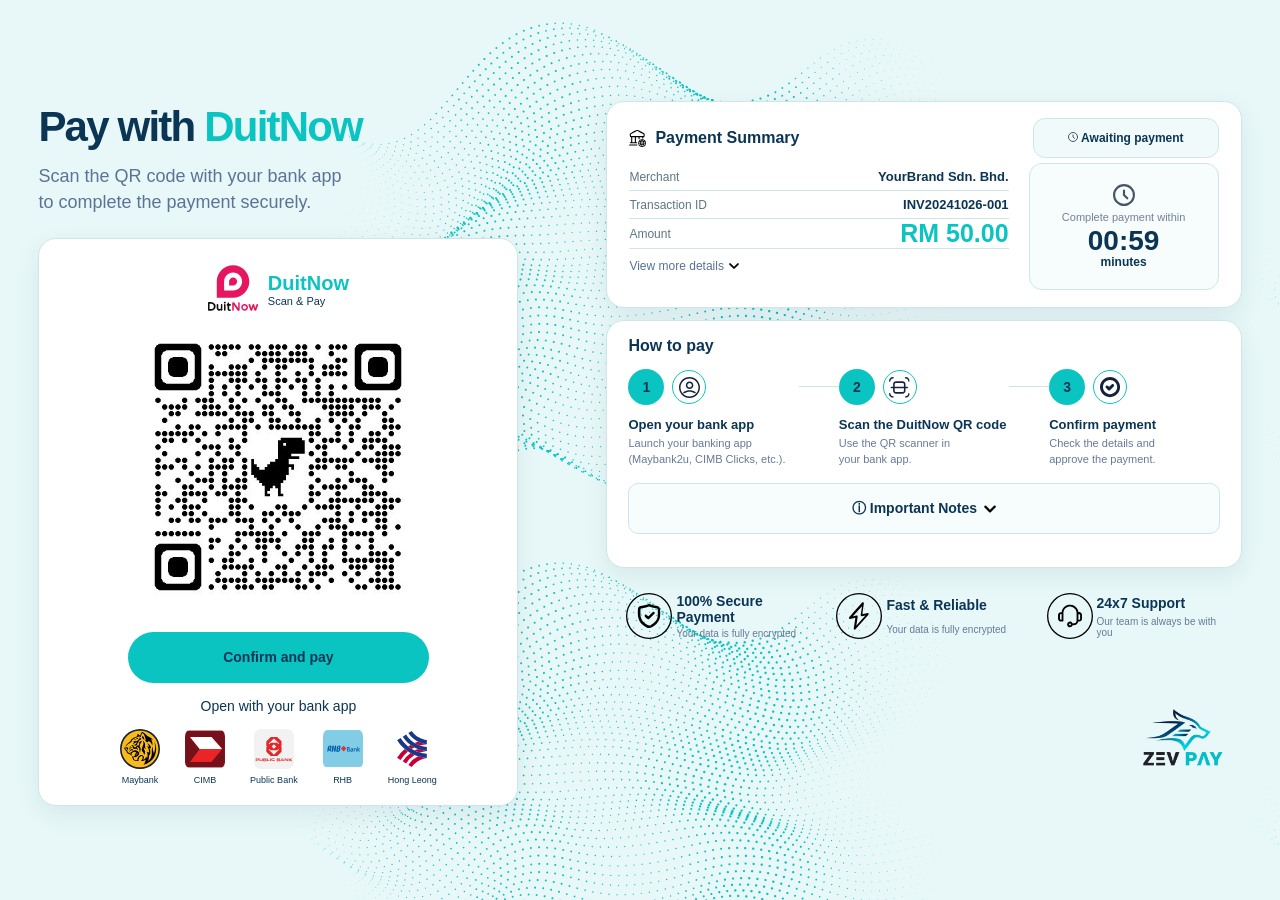
==== index.html @ e0807b65 "Add files via upload" ====
﻿<!doctype html>
<html lang="en">
<head>
<meta charset="utf-8">
<meta name="viewport" content="width=device-width,initial-scale=1">
<title>Pay with DuitNow</title>
<link rel="stylesheet" href="style.css">
</head>
<body>
<main class="page">
  <section class="desktop">
    <section class="pay-left">
      <h1>Pay with <span>DuitNow</span></h1>
      <p class="intro">Scan the QR code with your bank app<br>to complete the payment securely.</p>

      <div class="qr-card">
        <div class="duitnow-brand">
          <div class="duitnow-symbol"><img src="assets/payment_gateway/duitnow.svg" /></div>
          <div><strong>DuitNow</strong><span>Scan &amp; Pay</span></div>
        </div>
        <div class="qr-box"><img src="assets/payment_gateway/QRcode.jpg" alt="DuitNow QR Code"></div>
        <button class="confirm-pay" type="button">Confirm and pay</button>
      <p class="open-bank">Open with your bank app</p>
        <div class="bank-list">
          <div><img src="assets/bank/bank-maybank.svg"><span>Maybank</span></div>
          <div><img src="assets/bank/bank-Cimb.svg"><span>CIMB</span></div>
          <div><img src="assets/bank/bank-Pb.svg"><span>Public Bank</span></div>
          <div><img src="assets/bank/bank-RHB.svg"><span>RHB</span></div>
          <div><img src="assets/bank/bank-HLB.svg"><span>Hong Leong</span></div>
        </div>
      </div>
    </section>

    <section class="pay-right">
      <div class="summary card">
        <div class="summary-head">
          <h2><img src="assets/payment_gateway/icn-onlineTransfer.svg" alt="">Payment Summary</h2>
          <div class="status"><img src="assets/payment_gateway/icn-timer.svg" /> Awaiting payment</div>
        </div>
        <div class="summary-grid">
          <div class="summary-details">
            <div><span>Merchant</span><strong>YourBrand Sdn. Bhd.</strong></div>
            <div><span>Transaction ID</span><strong>INV20241026-001</strong></div>
            <div><span>Amount</span><strong class="big">RM 50.00</strong></div>
            <button class="more" id="desktopMore" type="button">View more details <img src="assets/payment_gateway/icn-dropdown.svg" alt=""></button>
            <div class="more-content" id="desktopMoreContent">
                <div><span>Payment Method</span><strong>DuitNow QR</strong></div>
                <div><span>Payment Channel</span><strong>ZENPAY</strong></div>
                <div><span>Package</span><strong>No Bonus</strong></div>
            </div>
          </div>
          <div class="timer">
            <img src="assets/payment_gateway/icn-timer.svg" alt="">
            <span>Complete payment within</span>
            <strong class="countdown">01:00</strong>
            <b>minutes</b>
          </div>
        </div>
      </div>

      <div class="how card">
        <h2>How to pay</h2>
        <div class="steps">
          <div class="pay-step">
            <div class="step-top"><b>1</b><i><img src="assets/payment_gateway/icn-openbank.svg" alt=""></i></div>
            <strong>Open your bank app</strong>
            <span>Launch your banking app<br>(Maybank2u, CIMB Clicks, etc.).</span>
          </div>
          <div class="connector"></div>
          <div class="pay-step">
            <div class="step-top"><b>2</b><i><img src="assets/payment_gateway/icn-scan.svg" alt=""></i></div>
            <strong>Scan the DuitNow QR code</strong>
            <span>Use the QR scanner in<br>your bank app.</span>
          </div>
          <div class="connector"></div>
          <div class="pay-step">
            <div class="step-top"><b>3</b><i><img src="assets/payment_gateway/Icn-confirm.svg" alt=""></i></div>
            <strong>Confirm payment</strong>
            <span>Check the details and<br>approve the payment.</span>
          </div>
        </div>
        <button class="important" id="desktopImportant" type="button"><span>ⓘ Important Notes</span><img src="assets/payment_gateway/icn-dropdown.svg" alt=""></button>
        <div class="important-content" id="desktopImportantContent">
          <ul>
            <li>Kindly ensure your bank account has been activated for online payment processing.</li>
            <li>Kindly ensure that you have sufficient funds in the account.</li>
            <li>Kindly ensure that you have entered the correct ID and password.</li>
            <li>Please do not click on any submit button more than once.</li>
            <li>Please do not refresh your browser.</li>
            <li>Please take note of the reference number if any event you need to contact our Customer Service for further action.</li>
          </ul>
        </div>
      </div>

      <div class="trust">
        <div><img src="assets/payment_gateway/icn-secure-blk.svg"><strong>100% Secure Payment</strong><span>Your data is fully encrypted</span></div>
        <div><img src="assets/payment_gateway/icn-fast-blk.svg"><strong>Fast &amp; Reliable</strong><span>Your data is fully encrypted</span></div>
        <div><img src="assets/payment_gateway/icn-support-blk.svg"><strong>24x7 Support</strong><span>Our team is always be with you</span></div>
      </div>
      <img class="vaderpay" src="assets/payment_gateway/logo-zev-pay.png" alt="VaderPay">
    </section>
  </section>

  <section class="mobile">
    <h1>Pay with <span>DuitNow</span></h1>
    <p class="intro">Scan the QR code with your bank app to complete the<br>payment securely.</p>
    <div class="qr-card">
      <div class="duitnow-brand"><img class="duitnow-logo" src="assets/payment_gateway/duitnow.svg" alt="DuitNow"><div><strong>DuitNow</strong><span>Scan &amp; Pay</span></div></div>
      <div class="qr-box"><img src="assets/payment_gateway/QRcode.jpg" alt="DuitNow QR Code"></div>
      <button class="confirm-pay" type="button">Confirm and pay</button>
      <p class="open-bank">Open with your bank app</p>
      <div class="bank-list">
        <div><img src="assets/bank/bank-maybank.svg"><span>Maybank</span></div>
        <div><img src="assets/bank/bank-Cimb.svg"><span>CIMB</span></div>
        <div><img src="assets/bank/bank-Pb.svg"><span>Public Bank</span></div>
        <div><img src="assets/bank/bank-RHB.svg"><span>RHB</span></div>
        <div><img src="assets/bank/bank-HLB.svg"><span>Hong Leong</span></div>
      </div>
    </div>

    <div class="summary card">
      <div class="summary-head"><h2><img src="assets/payment_gateway/icn-onlineTransfer.svg">Payment Summary</h2></div>
      <div class="summary-details">
        <div><span>Merchant</span><strong>YourBrand Sdn. Bhd.</strong></div>
        <div><span>Transaction ID</span><strong>INV20241026-001</strong></div>
        <div><span>Amount</span><strong class="big">RM 50.00</strong></div>
        <button class="more" id="mobileMore" type="button">View more details <img src="assets/payment_gateway/icn-dropdown.svg" alt=""></button>
        <div class="more-content" id="mobileMoreContent">Payment Method: DuitNow QR<br>Payment Channel: <img class="channel-logo" src="assets/payment_gateway/logo-zev-pay.png" alt="VaderPay"><br>Package: No Bonus</div>
      </div>
      <div class="mobile-status">
        <div class="awaiting">◌ Awaiting payment<div class="status-icons"><span><img src="assets/payment_gateway/wait-bank.svg" /></span><span><img src="assets/payment_gateway/wait-approve.svg" /></span></div></div>
        <div class="timer"><img src="assets/payment_gateway/icn-timer.svg" alt=""><span>Complete payment within</span><strong class="countdown">01:00</strong><b>minutes</b></div>
      </div>
    </div>

    <div class="how card">
      <h2>How to pay</h2>
      <div class="steps">
        <div class="pay-step"><div class="step-top"><b>1</b><i><img src="assets/payment_gateway/icn-openbank.svg" alt=""></i></div><strong>Open your bank app</strong><span>Launch your banking app<br>(Maybank2u, CIMB Clicks, etc.).</span></div>
        <div class="pay-step"><div class="step-top"><b>2</b><i><img src="assets/payment_gateway/icn-scan.svg" alt=""></i></div><strong>Scan the DuitNow QR<br>code</strong><span>Use the QR scanner in<br>your bank app.</span></div>
        <div class="pay-step"><div class="step-top"><b>3</b><i><img src="assets/payment_gateway/Icn-confirm.svg" alt=""></i></div><strong>Confirm payment</strong><span>Check the details and<br>approve the payment.</span></div>
      </div>
      <button class="important" id="mobileImportant" type="button"><span>ⓘ Important Notes</span><img src="assets/payment_gateway/icn-dropdown.svg" alt=""></button>
      <div class="important-content" id="mobileImportantContent"><ul>
        <li>Kindly ensure your bank account has been activated for online payment processing.</li>
        <li>Kindly ensure that you have sufficient funds in the account.</li>
        <li>Kindly ensure that you have entered the correct ID and password.</li>
        <li>Please do not click on any submit button more than once.</li>
        <li>Please do not refresh your browser.</li>
        <li>Please take note of the reference number if any event you need to contact our Customer Service for further action.</li>
      </ul></div>
    </div>

    <div class="trust">
      <div><img src="assets/payment_gateway/icn-secure-blk.svg"><strong>100% Secure Payment</strong><span>Your data is fully encrypted</span></div>
      <div><img src="assets/payment_gateway/icn-fast-blk.svg"><strong>Fast &amp; Reliable</strong><span>Your data is fully encrypted</span></div>
      <div><img src="assets/payment_gateway/icn-support-blk.svg"><strong>24x7 Support</strong><span>Our team is always be with you</span></div>
    </div>
    <img class="vaderpay" src="assets/payment_gateway/logo-zev-pay.png" alt="VaderPay">
  </section>
</main>
<script src="script.js"></script>
</body>
</html>
---- style.css ----
/* DuitNow QR — exact supplied assets */
:root {
    --lg:20px;
    --md:16px;
    --sm:14px;
    --navy:#172a49;
    --muted:#617695;
    --pink:#f51f68;
    --line:#e5eaf0;
    --card:#fff;
    --bg:#f7f8fa;
}

* {
    box-sizing: border-box;
}

html, body {
    margin: 0;
    min-height: 100%;
    font-family: Arial,Helvetica,sans-serif;
    color: var(--navy);
    background: var(--bg);
}

button {
    font: inherit;
}

body {
    min-height: 100vh;
    background-color: #E8F8F8 !important;
    background-image: url("assets/bg-dd.svg") !important;
    background-repeat: repeat !important;
    background-position: center top;
    background-size: 960px 540px;
}

.page {
    min-height: 100vh;
    padding: 55px 30px;
    display: grid;
    place-items: center;
    background: linear-gradient(135deg,#fafafa,#f6f7f9);
}

.desktop {
    width: min(1240px,94vw);
    display: grid;
    grid-template-columns: 520px 1fr;
    gap: 48px;
    align-items: start;
}

.mobile {
    display: none;
}

h1 {
    font-size: 42px;
    line-height: 1.08;
    margin: 10px 0 13px;
    letter-spacing: -1.8px;
}

    h1 span {
        color: var(--pink);
    }

.intro {
    font-size: 18px;
    line-height: 1.45;
    color: #5c7395;
    margin: 0 0 23px;
}

.qr-card {
    width: 480px;
    background: #292929;
    border-radius: 18px;
    padding: 24px 24px 20px;
    color: #fff;
    text-align: center;
    box-shadow: 0 12px 28px rgba(0,0,0,.10);
}

.duitnow-brand {
    display: flex;
    align-items: center;
    justify-content: center;
    gap: 10px;
}

.duitnow-logo {
    width: 31px;
    height: 31px;
    object-fit: contain;
    display: block;
    filter: brightness(0) invert(1);
}

.duitnow-brand strong {
    display: block;
    text-align: left;
    font-size: 20px;
    color: var(--pink);
}

.duitnow-brand span {
    display: block;
    text-align: left;
    font-size: 11px;
}

.duitnow-symbol img {
    width: 50px;
    height: 50px;
    filter: brightness(0) invert(1);
}

.qr-box {
    width: 300px;
    height: 300px;
    background: #fff;
    border-radius: 13px;
    margin: 0 auto;
}

    .qr-box img {
        width: 100%;
        height: 100%;
        object-fit: cover;
    }

.open-bank {
    font-size: 14px;
    margin: 0 0 15px;
}

.bank-list {
    display: flex;
    justify-content: center;
    gap: 25px;
}

    .bank-list div {
        display: flex;
        flex-direction: column;
        align-items: center;
        gap: 6px;
    }

    .bank-list img {
        width: 40px;
        height: 40px;
        object-fit: contain;
        border-radius: 7px;
    }

    .bank-list span {
        font-size: 9px;
        color: #fff;
    }

.card {
    background: var(--card);
    border: 1px solid #e8edf2;
    border-radius: 18px;
    box-shadow: 0 8px 25px rgba(30,45,70,.06);
}

.summary {
    padding: 16px 22px 17px;
    margin-top: 7px;
}

.summary-head {
    display: flex;
    align-items: center;
    justify-content: space-between;
}

    .summary-head h2, .how h2 {
        font-size: var(--md);
        margin: 0;
        font-weight: 700;
    }

    .summary-head h2 {
        display: flex;
        align-items: center;
        gap: 9px;
    }

        .summary-head h2 img {
            width: 17px;
            height: 17px;
            filter: brightness(0) invert(0);
        }

.status {
    background: var(--navy);
    color: #fff;
    padding: 12px 34px;
    border-radius: 12px;
    font-size: 12px;
    font-weight: 700;
}

    .status img {
        filter: brightness(0) invert(1);
        width: 10px;
        height: auto;
    }

.summary-grid {
    display: grid;
    grid-template-columns: 1fr 190px;
    gap: 20px;
    margin-top: 5px;
}

.summary-details > div {
    min-height: 28px;
    border-bottom: 1px solid var(--line);
    display: flex;
    align-items: center;
    justify-content: space-between;
    gap: 20px;
}

.summary-details span {
    font-size: 12px;
    color: var(--muted);
}

.summary-details strong {
    font-size: 13px;
}

.summary-details .big {
    font-size: 25px;
}

.more {
    border: 0;
    background: none;
    color: #597293;
    padding: 10px 0 0;
    font-size: 12px;
    cursor: pointer;
    display: flex;
    align-items: center;
    gap: 5px;
}

    .more img {
        width: 10px;
        height: 10px;
        transition: .2s;
    }

    .more.open img {
        transform: rotate(180deg);
    }

.more-content {
    display: none;
    font-size: 11px;
    line-height: 1.7;
    color: #61708a;
    padding-top: 7px;
}

    .more-content > div {
        min-height: 20px;
        display: flex;
        align-items: center;
        justify-content: space-between;
        gap: 20px;
    }

    .more-content.open {
        display: block;
    }

.timer {
    background: #f1f2f4;
    border-radius: 13px;
    display: flex;
    flex-direction: column;
    align-items: center;
    justify-content: center;
    min-height: 127px;
    text-align: center;
}

    .timer > img {
        width: 22px;
        height: 22px;
        margin-bottom: 5px;
    }

    .timer span {
        font-size: 11px;
        color: #71819a;
    }

    .timer strong {
        font-size: 28px;
        line-height: 1.05;
        margin-top: 3px;
    }

    .timer b {
        font-size: 12px;
    }

.how {
    margin-top: 12px;
    padding: 16px 21px 18px;
}

.steps {
    display: grid;
    grid-template-columns: 1fr 40px 1fr 40px 1fr;
    align-items: start;
    margin-top: 14px;
}

.pay-step {
    min-width: 0;
}

.step-top {
    display: flex;
    align-items: center;
    gap: 8px;
}

    .step-top b {
        width: 36px;
        height: 36px;
        border-radius: 50%;
        background: var(--navy);
        color: #fff;
        display: grid;
        place-items: center;
        font-size: var(--sm);
    }

    .step-top i {
        width: 34px;
        height: 34px;
        border: 1px solid var(--navy);
        border-radius: 50%;
        display: grid;
        place-items: center;
        font-style: normal;
    }

        .step-top i img {
            width: 21px;
            height: 21px;
            object-fit: contain;
        }

.pay-step strong {
    display: block;
    font-size: 13px;
    margin-top: 12px;
}

.pay-step span {
    display: block;
    font-size: 11px;
    color: #667a97;
    line-height: 1.45;
    margin-top: 4px;
}

.connector {
    height: 1px;
    background: #b5bdc9;
    margin-top: 17px;
}

.confirm-pay {
    width: 70%;
    height: 51px;
    margin: 15px auto;
    border-radius: 50px;
    background: #fff;
    color: var(--navy);
    cursor: pointer;
    font-size: var(--sm);
    font-weight: 700;
}

    .confirm-pay:hover {
        background: #292929;
        color: #fff;
        border: 2px solid #fff;
    }

.important {
    width: 100%;
    height: 51px;
    margin-top: 15px;
    margin-bottom: 15px;
    background: #fff;
    border: 1px solid var(--navy);
    border-radius: 10px;
    color: var(--navy);
    display: flex;
    align-items: center;
    justify-content: center;
    gap: 7px;
    cursor: pointer;
    font-size: var(--sm);
    font-weight: 700;
}

    .important > img {
        width: 12px;
        height: 12px;
        transition: .2s;
    }

    .important.open > img {
        transform: rotate(180deg);
    }

.important-content {
    display: none;
    border: 1px solid #e1e5eb;
    border-top: 0;
    border-radius: 0 0 10px 10px;
    padding: 10px 16px;
    font-size: 11px;
    line-height: 1.5;
    color: #61708a;
}

    .important-content.open {
        display: block;
    }

    .important-content ul {
        margin: 0;
        padding-left: 17px;
    }

    .important-content li {
        margin-bottom: 5px;
    }

.trust {
    display: grid;
    grid-template-columns: repeat(3, 1fr);
    gap: 25px 35px;
    margin: 25px 20px 0;
}

    .trust > div {
        display: grid;
        grid-template-columns: 50px 1fr;
        align-items: center;
    }

    .trust img {
        width: 46px;
        height: 46px;
        grid-row: span 2;
    }

    .trust strong {
        font-size: var(--sm);
    }

    .trust span {
        font-size: 10px;
        color: #667a97;
        margin-top: 2px;
    }

.vaderpay {
    filter: brightness(0);
    display: block;
    width: 115px;
    margin: 70px 0 0 auto;
    filter: brightness(0) invert(0);
}

@media(max-width:767px) {
    .page {
        display: block;
        padding: 29px 12px 26px;
        background: linear-gradient(145deg,#fbfbfc,#f5f7f9);
    }

    .desktop {
        display: none;
    }

    .mobile {
        display: block;
    }

    h1 {
        font-size: 28px;
        letter-spacing: -1px;
        margin: 12px 0 9px;
    }

    .intro {
        font-size: 14px;
        line-height: 1.45;
        margin-bottom: 17px;
    }

    .qr-card {
        width: 100%;
        border-radius: 18px;
        padding: 17px 13px 13px;
    }

    .duitnow-brand {
    }

    .duitnow-logo {
        width: 28px;
        height: 28px;
        filter: brightness(0) invert(1);
    }

    .duitnow-brand strong {
        font-size: 20px;
    }

    .qr-box {
        width: 240px;
        height: 240px;
        margin-bottom: 14px;
    }

    .open-bank {
        margin-bottom: 13px;
    }

    .bank-list {
        gap: 17px;
    }

        .bank-list img {
            width: 40px;
            height: 40px;
        }

        .bank-list span {
            font-size: 8px;
        }

    .summary {
        margin-top: 9px;
        padding: 16px 14px 14px;
        border-radius: 17px;
    }

    .summary-head h2 {
        font-size: var(--md);
    }

    .summary-details > div {
        min-height: 30px;
    }

    .summary-details span {
        font-size: 11px;
    }

    .summary-details strong {
        font-size: 12px;
    }

    .summary-details .big {
        font-size: 22px;
    }

    .summary-grid {
        display: block;
    }

    .summary .timer {
        display: none;
    }

    .mobile-status {
        display: grid;
        grid-template-columns: 1fr 1fr;
        gap: 8px;
        margin-top: 14px;
    }

        .mobile-status > div {
            background: #f1f2f4;
            border-radius: 13px;
            min-height: 91px;
        }

    .awaiting {
        display: flex;
        flex-direction: column;
        align-items: center;
        justify-content: flex-start;
        padding-top: 8px;
        font-size: 10px;
        font-weight: 700;
    }

    .status-icons {
        display: flex;
        gap: 12px;
        margin-top: 7px;
    }

        .status-icons span {
            width: 40px;
            height: 40px;
            border-radius: 7px;
            display: grid;
            place-items: center;
            font-size: 18px;
        }

    .mobile-status .timer {
        display: flex;
        min-height: 91px;
    }

        .mobile-status .timer > img {
            width: 19px;
            height: 19px;
        }

        .mobile-status .timer strong {
            font-size: 24px;
        }

        .mobile-status .timer b {
            font-size: 11px;
        }

    .how {
        margin-top: 14px;
        padding: 16px 15px 14px;
        border-radius: 17px;
    }

        .how h2 {
            font-size: var(--md);
        }

    .steps {
        grid-template-columns: repeat(3,1fr);
        gap: 10px;
        margin-top: 15px;
    }

    .connector {
        display: none;
    }

    .step-top {
        gap: 6px;
    }

        .step-top b {
            width: 31px;
            height: 31px;
            font-size: 13px;
        }

        .step-top i {
            width: 30px;
            height: 30px;
        }

            .step-top i img {
                width: 19px;
                height: 19px;
            }

    .pay-step strong {
        font-size: 11px;
        line-height: 1.2;
        margin-top: 9px;
    }

    .pay-step span {
        font-size: 9px;
        line-height: 1.4;
    }

    .important {
        height: 48px;
        margin-top: 15px;
        font-size: var(--sm);
    }

    .important-content {
        font-size: 10px;
    }

    .trust {
        grid-template-columns: repeat(3,1fr);
        gap: 6px;
        margin: 13px 0 0;
    }

        .trust > div {
            display: flex;
            flex-direction: column;
            text-align: center;
            gap: 5px;
        }

        .trust img {
            width: 38px;
            height: 38px;
        }

        .trust strong {
            font-size: 9px;
            white-space: nowrap;
        }

        .trust span {
            font-size: 6px;
            white-space: nowrap;
        }

    .vaderpay {
        width: 78px;
        margin: 35px auto 0;
    }
}

.channel-logo {
    height: 12px;
    width: auto;
    max-width: 110px;
    vertical-align: middle;
    object-fit: contain;
    filter: brightness(0);
}


/* ZEV PAY light theme — colours only; original layout, sizing and interactions preserved */
:root {
    --navy: #0B3555;
    --muted: #5D7783;
    --pink: #0AC4C2;
    --line: #CDE7E8;
    --card: #FFFFFF;
    --bg: #E8F8F8;
}

html, body {
    color: #0B3555;
    background: #E8F8F8;
}

.page {
    background: transparent !important;
}

@media (max-width: 767px) {
    .page {
        background: transparent !important;
    }
}

.qr-card {
    background: #FFFFFF;
    color: #0B3555;
    border: 1px solid #CDE7E8;
    box-shadow: 0 8px 24px rgba(11,53,85,.08);
}

.duitnow-brand strong,
h1 span,
.summary-details .big {
    color: #0AC4C2;
}

.duitnow-logo,
.duitnow-symbol img {
    filter: none;
}

.bank-list span {
    color: #0B3555;
}

.status {
    background: #F1FAFA;
    border: 1px solid #CDE7E8;
    color: #0B3555;
}

.status img {
    filter: none;
}

.timer {
    background: #F7FCFC;
    border: 1px solid #CDE7E8;
    color: #0B3555;
}

.confirm-pay {
    background: #0AC4C2;
    color: #0B3555;
    border: 0;
    transition-duration: 0.4s;
}

    .confirm-pay:hover {
        background: none;
        border: 1px #0AC4C2 solid;
        color: #0AC4C2;
    }

.important {
    background: #F7FCFC;
    border-color: #CDE7E8;
    color: #0B3555;
}

.important-content {
    background: #F7FCFC;
    border-color: #CDE7E8;
    color: #5D7783;
}

.card {
    background: #FFFFFF;
    border-color: #CDE7E8;
    box-shadow: 0 8px 24px rgba(11,53,85,.08);
}

.step-top b {
    background: #0AC4C2;
    color: #0B3555;
}

.step-top i {
    border-color: #0AC4C2;
}

.connector {
    background: #CDE7E8;
}

.vaderpay {
    filter: none;
}

.channel-logo {
    filter: none;
}


/* FIX: show the supplied SVG pattern over the ZEV PAY light background */
html, body {
    background-color: #E8F8F8 !important;
}
body {
    background-image: url("assets/bg-dd.svg") !important;
    background-repeat: repeat !important;
    background-position: center top !important;
    background-size: 960px 540px !important;
    background-attachment: fixed;
}
.page {
    background: transparent !important;
}
@media (max-width: 767px) {
    .page { background: transparent !important; }
}
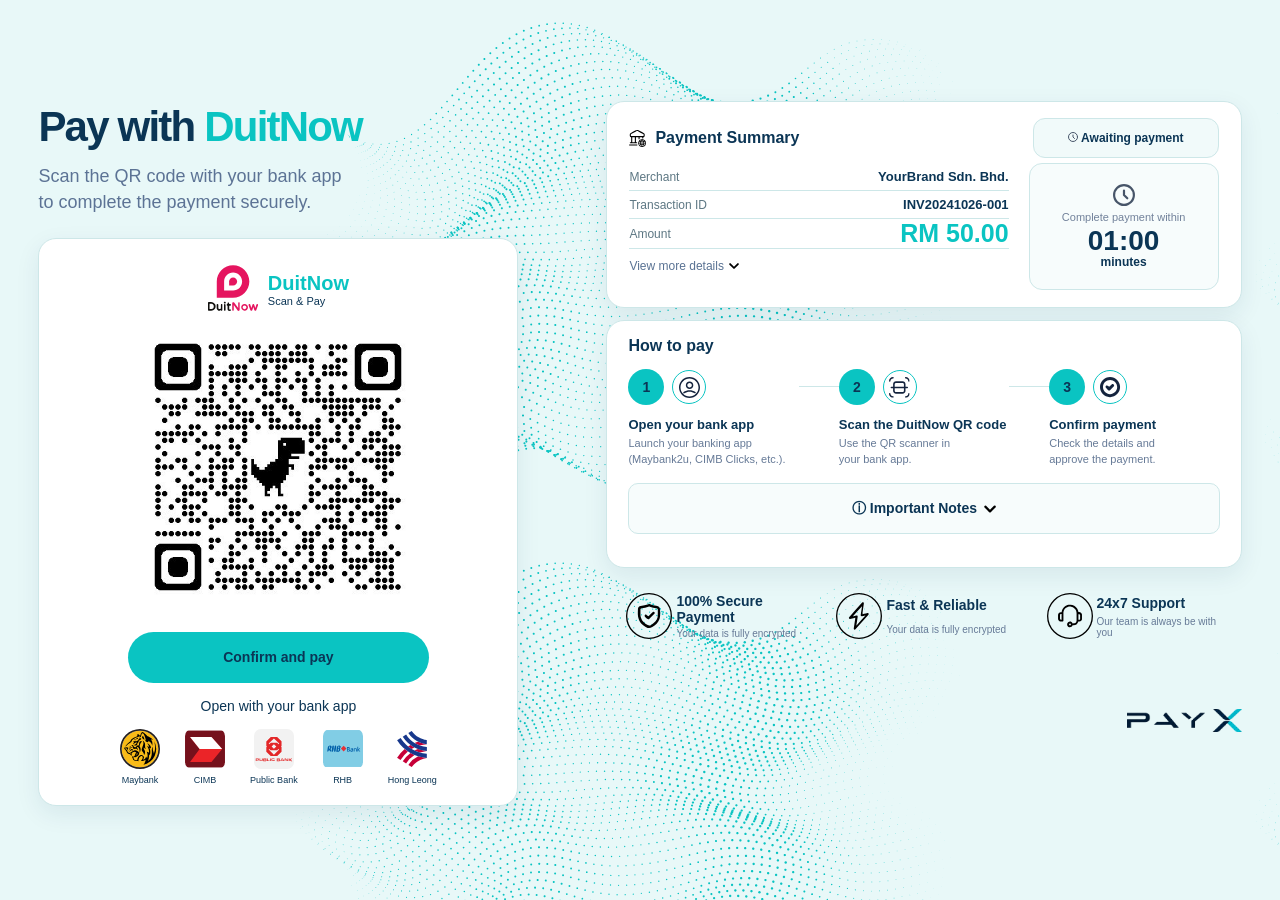
==== commit 2c73f6da: "Update index.html" ====
--- a/index.html
+++ b/index.html
@@ -1,164 +1,164 @@
-﻿<!doctype html>
-<html lang="en">
-<head>
-<meta charset="utf-8">
-<meta name="viewport" content="width=device-width,initial-scale=1">
-<title>Pay with DuitNow</title>
-<link rel="stylesheet" href="style.css">
-</head>
-<body>
-<main class="page">
-  <section class="desktop">
-    <section class="pay-left">
-      <h1>Pay with <span>DuitNow</span></h1>
-      <p class="intro">Scan the QR code with your bank app<br>to complete the payment securely.</p>
-
-      <div class="qr-card">
-        <div class="duitnow-brand">
-          <div class="duitnow-symbol"><img src="assets/payment_gateway/duitnow.svg" /></div>
-          <div><strong>DuitNow</strong><span>Scan &amp; Pay</span></div>
-        </div>
-        <div class="qr-box"><img src="assets/payment_gateway/QRcode.jpg" alt="DuitNow QR Code"></div>
-        <button class="confirm-pay" type="button">Confirm and pay</button>
-      <p class="open-bank">Open with your bank app</p>
-        <div class="bank-list">
-          <div><img src="assets/bank/bank-maybank.svg"><span>Maybank</span></div>
-          <div><img src="assets/bank/bank-Cimb.svg"><span>CIMB</span></div>
-          <div><img src="assets/bank/bank-Pb.svg"><span>Public Bank</span></div>
-          <div><img src="assets/bank/bank-RHB.svg"><span>RHB</span></div>
-          <div><img src="assets/bank/bank-HLB.svg"><span>Hong Leong</span></div>
-        </div>
-      </div>
-    </section>
-
-    <section class="pay-right">
-      <div class="summary card">
-        <div class="summary-head">
-          <h2><img src="assets/payment_gateway/icn-onlineTransfer.svg" alt="">Payment Summary</h2>
-          <div class="status"><img src="assets/payment_gateway/icn-timer.svg" /> Awaiting payment</div>
-        </div>
-        <div class="summary-grid">
-          <div class="summary-details">
-            <div><span>Merchant</span><strong>YourBrand Sdn. Bhd.</strong></div>
-            <div><span>Transaction ID</span><strong>INV20241026-001</strong></div>
-            <div><span>Amount</span><strong class="big">RM 50.00</strong></div>
-            <button class="more" id="desktopMore" type="button">View more details <img src="assets/payment_gateway/icn-dropdown.svg" alt=""></button>
-            <div class="more-content" id="desktopMoreContent">
+﻿<!doctype html>
+<html lang="en">
+<head>
+<meta charset="utf-8">
+<meta name="viewport" content="width=device-width,initial-scale=1">
+<title>Pay with DuitNow</title>
+<link rel="stylesheet" href="style.css">
+</head>
+<body>
+<main class="page">
+  <section class="desktop">
+    <section class="pay-left">
+      <h1>Pay with <span>DuitNow</span></h1>
+      <p class="intro">Scan the QR code with your bank app<br>to complete the payment securely.</p>
+
+      <div class="qr-card">
+        <div class="duitnow-brand">
+          <div class="duitnow-symbol"><img src="assets/payment_gateway/duitnow.svg" /></div>
+          <div><strong>DuitNow</strong><span>Scan &amp; Pay</span></div>
+        </div>
+        <div class="qr-box"><img src="assets/payment_gateway/QRcode.jpg" alt="DuitNow QR Code"></div>
+        <button class="confirm-pay" type="button">Confirm and pay</button>
+      <p class="open-bank">Open with your bank app</p>
+        <div class="bank-list">
+          <div><img src="assets/bank/bank-maybank.svg"><span>Maybank</span></div>
+          <div><img src="assets/bank/bank-Cimb.svg"><span>CIMB</span></div>
+          <div><img src="assets/bank/bank-Pb.svg"><span>Public Bank</span></div>
+          <div><img src="assets/bank/bank-RHB.svg"><span>RHB</span></div>
+          <div><img src="assets/bank/bank-HLB.svg"><span>Hong Leong</span></div>
+        </div>
+      </div>
+    </section>
+
+    <section class="pay-right">
+      <div class="summary card">
+        <div class="summary-head">
+          <h2><img src="assets/payment_gateway/icn-onlineTransfer.svg" alt="">Payment Summary</h2>
+          <div class="status"><img src="assets/payment_gateway/icn-timer.svg" /> Awaiting payment</div>
+        </div>
+        <div class="summary-grid">
+          <div class="summary-details">
+            <div><span>Merchant</span><strong>YourBrand Sdn. Bhd.</strong></div>
+            <div><span>Transaction ID</span><strong>INV20241026-001</strong></div>
+            <div><span>Amount</span><strong class="big">RM 50.00</strong></div>
+            <button class="more" id="desktopMore" type="button">View more details <img src="assets/payment_gateway/icn-dropdown.svg" alt=""></button>
+            <div class="more-content" id="desktopMoreContent">
                 <div><span>Payment Method</span><strong>DuitNow QR</strong></div>
-                <div><span>Payment Channel</span><strong>ZENPAY</strong></div>
-                <div><span>Package</span><strong>No Bonus</strong></div>
-            </div>
-          </div>
-          <div class="timer">
-            <img src="assets/payment_gateway/icn-timer.svg" alt="">
-            <span>Complete payment within</span>
-            <strong class="countdown">01:00</strong>
-            <b>minutes</b>
-          </div>
-        </div>
-      </div>
-
-      <div class="how card">
-        <h2>How to pay</h2>
-        <div class="steps">
-          <div class="pay-step">
-            <div class="step-top"><b>1</b><i><img src="assets/payment_gateway/icn-openbank.svg" alt=""></i></div>
-            <strong>Open your bank app</strong>
-            <span>Launch your banking app<br>(Maybank2u, CIMB Clicks, etc.).</span>
-          </div>
-          <div class="connector"></div>
-          <div class="pay-step">
-            <div class="step-top"><b>2</b><i><img src="assets/payment_gateway/icn-scan.svg" alt=""></i></div>
-            <strong>Scan the DuitNow QR code</strong>
-            <span>Use the QR scanner in<br>your bank app.</span>
-          </div>
-          <div class="connector"></div>
-          <div class="pay-step">
-            <div class="step-top"><b>3</b><i><img src="assets/payment_gateway/Icn-confirm.svg" alt=""></i></div>
-            <strong>Confirm payment</strong>
-            <span>Check the details and<br>approve the payment.</span>
-          </div>
-        </div>
-        <button class="important" id="desktopImportant" type="button"><span>ⓘ Important Notes</span><img src="assets/payment_gateway/icn-dropdown.svg" alt=""></button>
-        <div class="important-content" id="desktopImportantContent">
-          <ul>
-            <li>Kindly ensure your bank account has been activated for online payment processing.</li>
-            <li>Kindly ensure that you have sufficient funds in the account.</li>
-            <li>Kindly ensure that you have entered the correct ID and password.</li>
-            <li>Please do not click on any submit button more than once.</li>
-            <li>Please do not refresh your browser.</li>
-            <li>Please take note of the reference number if any event you need to contact our Customer Service for further action.</li>
-          </ul>
-        </div>
-      </div>
-
-      <div class="trust">
-        <div><img src="assets/payment_gateway/icn-secure-blk.svg"><strong>100% Secure Payment</strong><span>Your data is fully encrypted</span></div>
-        <div><img src="assets/payment_gateway/icn-fast-blk.svg"><strong>Fast &amp; Reliable</strong><span>Your data is fully encrypted</span></div>
-        <div><img src="assets/payment_gateway/icn-support-blk.svg"><strong>24x7 Support</strong><span>Our team is always be with you</span></div>
-      </div>
-      <img class="vaderpay" src="assets/payment_gateway/logo-zev-pay.png" alt="VaderPay">
-    </section>
-  </section>
-
-  <section class="mobile">
-    <h1>Pay with <span>DuitNow</span></h1>
-    <p class="intro">Scan the QR code with your bank app to complete the<br>payment securely.</p>
-    <div class="qr-card">
-      <div class="duitnow-brand"><img class="duitnow-logo" src="assets/payment_gateway/duitnow.svg" alt="DuitNow"><div><strong>DuitNow</strong><span>Scan &amp; Pay</span></div></div>
-      <div class="qr-box"><img src="assets/payment_gateway/QRcode.jpg" alt="DuitNow QR Code"></div>
-      <button class="confirm-pay" type="button">Confirm and pay</button>
-      <p class="open-bank">Open with your bank app</p>
-      <div class="bank-list">
-        <div><img src="assets/bank/bank-maybank.svg"><span>Maybank</span></div>
-        <div><img src="assets/bank/bank-Cimb.svg"><span>CIMB</span></div>
-        <div><img src="assets/bank/bank-Pb.svg"><span>Public Bank</span></div>
-        <div><img src="assets/bank/bank-RHB.svg"><span>RHB</span></div>
-        <div><img src="assets/bank/bank-HLB.svg"><span>Hong Leong</span></div>
-      </div>
-    </div>
-
-    <div class="summary card">
-      <div class="summary-head"><h2><img src="assets/payment_gateway/icn-onlineTransfer.svg">Payment Summary</h2></div>
-      <div class="summary-details">
-        <div><span>Merchant</span><strong>YourBrand Sdn. Bhd.</strong></div>
-        <div><span>Transaction ID</span><strong>INV20241026-001</strong></div>
-        <div><span>Amount</span><strong class="big">RM 50.00</strong></div>
-        <button class="more" id="mobileMore" type="button">View more details <img src="assets/payment_gateway/icn-dropdown.svg" alt=""></button>
-        <div class="more-content" id="mobileMoreContent">Payment Method: DuitNow QR<br>Payment Channel: <img class="channel-logo" src="assets/payment_gateway/logo-zev-pay.png" alt="VaderPay"><br>Package: No Bonus</div>
-      </div>
-      <div class="mobile-status">
-        <div class="awaiting">◌ Awaiting payment<div class="status-icons"><span><img src="assets/payment_gateway/wait-bank.svg" /></span><span><img src="assets/payment_gateway/wait-approve.svg" /></span></div></div>
-        <div class="timer"><img src="assets/payment_gateway/icn-timer.svg" alt=""><span>Complete payment within</span><strong class="countdown">01:00</strong><b>minutes</b></div>
-      </div>
-    </div>
-
-    <div class="how card">
-      <h2>How to pay</h2>
-      <div class="steps">
-        <div class="pay-step"><div class="step-top"><b>1</b><i><img src="assets/payment_gateway/icn-openbank.svg" alt=""></i></div><strong>Open your bank app</strong><span>Launch your banking app<br>(Maybank2u, CIMB Clicks, etc.).</span></div>
-        <div class="pay-step"><div class="step-top"><b>2</b><i><img src="assets/payment_gateway/icn-scan.svg" alt=""></i></div><strong>Scan the DuitNow QR<br>code</strong><span>Use the QR scanner in<br>your bank app.</span></div>
-        <div class="pay-step"><div class="step-top"><b>3</b><i><img src="assets/payment_gateway/Icn-confirm.svg" alt=""></i></div><strong>Confirm payment</strong><span>Check the details and<br>approve the payment.</span></div>
-      </div>
-      <button class="important" id="mobileImportant" type="button"><span>ⓘ Important Notes</span><img src="assets/payment_gateway/icn-dropdown.svg" alt=""></button>
-      <div class="important-content" id="mobileImportantContent"><ul>
-        <li>Kindly ensure your bank account has been activated for online payment processing.</li>
-        <li>Kindly ensure that you have sufficient funds in the account.</li>
-        <li>Kindly ensure that you have entered the correct ID and password.</li>
-        <li>Please do not click on any submit button more than once.</li>
-        <li>Please do not refresh your browser.</li>
-        <li>Please take note of the reference number if any event you need to contact our Customer Service for further action.</li>
-      </ul></div>
-    </div>
-
-    <div class="trust">
-      <div><img src="assets/payment_gateway/icn-secure-blk.svg"><strong>100% Secure Payment</strong><span>Your data is fully encrypted</span></div>
-      <div><img src="assets/payment_gateway/icn-fast-blk.svg"><strong>Fast &amp; Reliable</strong><span>Your data is fully encrypted</span></div>
-      <div><img src="assets/payment_gateway/icn-support-blk.svg"><strong>24x7 Support</strong><span>Our team is always be with you</span></div>
-    </div>
-    <img class="vaderpay" src="assets/payment_gateway/logo-zev-pay.png" alt="VaderPay">
-  </section>
-</main>
-<script src="script.js"></script>
-</body>
-</html>+                <div><span>Payment Channel</span><strong>PAX</strong></div>
+                <div><span>Package</span><strong>No Bonus</strong></div>
+            </div>
+          </div>
+          <div class="timer">
+            <img src="assets/payment_gateway/icn-timer.svg" alt="">
+            <span>Complete payment within</span>
+            <strong class="countdown">01:00</strong>
+            <b>minutes</b>
+          </div>
+        </div>
+      </div>
+
+      <div class="how card">
+        <h2>How to pay</h2>
+        <div class="steps">
+          <div class="pay-step">
+            <div class="step-top"><b>1</b><i><img src="assets/payment_gateway/icn-openbank.svg" alt=""></i></div>
+            <strong>Open your bank app</strong>
+            <span>Launch your banking app<br>(Maybank2u, CIMB Clicks, etc.).</span>
+          </div>
+          <div class="connector"></div>
+          <div class="pay-step">
+            <div class="step-top"><b>2</b><i><img src="assets/payment_gateway/icn-scan.svg" alt=""></i></div>
+            <strong>Scan the DuitNow QR code</strong>
+            <span>Use the QR scanner in<br>your bank app.</span>
+          </div>
+          <div class="connector"></div>
+          <div class="pay-step">
+            <div class="step-top"><b>3</b><i><img src="assets/payment_gateway/Icn-confirm.svg" alt=""></i></div>
+            <strong>Confirm payment</strong>
+            <span>Check the details and<br>approve the payment.</span>
+          </div>
+        </div>
+        <button class="important" id="desktopImportant" type="button"><span>ⓘ Important Notes</span><img src="assets/payment_gateway/icn-dropdown.svg" alt=""></button>
+        <div class="important-content" id="desktopImportantContent">
+          <ul>
+            <li>Kindly ensure your bank account has been activated for online payment processing.</li>
+            <li>Kindly ensure that you have sufficient funds in the account.</li>
+            <li>Kindly ensure that you have entered the correct ID and password.</li>
+            <li>Please do not click on any submit button more than once.</li>
+            <li>Please do not refresh your browser.</li>
+            <li>Please take note of the reference number if any event you need to contact our Customer Service for further action.</li>
+          </ul>
+        </div>
+      </div>
+
+      <div class="trust">
+        <div><img src="assets/payment_gateway/icn-secure-blk.svg"><strong>100% Secure Payment</strong><span>Your data is fully encrypted</span></div>
+        <div><img src="assets/payment_gateway/icn-fast-blk.svg"><strong>Fast &amp; Reliable</strong><span>Your data is fully encrypted</span></div>
+        <div><img src="assets/payment_gateway/icn-support-blk.svg"><strong>24x7 Support</strong><span>Our team is always be with you</span></div>
+      </div>
+      <img class="vaderpay" src="assets/payment_gateway/logo-pax.png" alt="VaderPay">
+    </section>
+  </section>
+
+  <section class="mobile">
+    <h1>Pay with <span>DuitNow</span></h1>
+    <p class="intro">Scan the QR code with your bank app to complete the<br>payment securely.</p>
+    <div class="qr-card">
+      <div class="duitnow-brand"><img class="duitnow-logo" src="assets/payment_gateway/duitnow.svg" alt="DuitNow"><div><strong>DuitNow</strong><span>Scan &amp; Pay</span></div></div>
+      <div class="qr-box"><img src="assets/payment_gateway/QRcode.jpg" alt="DuitNow QR Code"></div>
+      <button class="confirm-pay" type="button">Confirm and pay</button>
+      <p class="open-bank">Open with your bank app</p>
+      <div class="bank-list">
+        <div><img src="assets/bank/bank-maybank.svg"><span>Maybank</span></div>
+        <div><img src="assets/bank/bank-Cimb.svg"><span>CIMB</span></div>
+        <div><img src="assets/bank/bank-Pb.svg"><span>Public Bank</span></div>
+        <div><img src="assets/bank/bank-RHB.svg"><span>RHB</span></div>
+        <div><img src="assets/bank/bank-HLB.svg"><span>Hong Leong</span></div>
+      </div>
+    </div>
+
+    <div class="summary card">
+      <div class="summary-head"><h2><img src="assets/payment_gateway/icn-onlineTransfer.svg">Payment Summary</h2></div>
+      <div class="summary-details">
+        <div><span>Merchant</span><strong>YourBrand Sdn. Bhd.</strong></div>
+        <div><span>Transaction ID</span><strong>INV20241026-001</strong></div>
+        <div><span>Amount</span><strong class="big">RM 50.00</strong></div>
+        <button class="more" id="mobileMore" type="button">View more details <img src="assets/payment_gateway/icn-dropdown.svg" alt=""></button>
+        <div class="more-content" id="mobileMoreContent">Payment Method: DuitNow QR<br>Payment Channel: <img class="channel-logo" src="assets/payment_gateway/logo-pax.png" alt="VaderPay"><br>Package: No Bonus</div>
+      </div>
+      <div class="mobile-status">
+        <div class="awaiting">◌ Awaiting payment<div class="status-icons"><span><img src="assets/payment_gateway/wait-bank.svg" /></span><span><img src="assets/payment_gateway/wait-approve.svg" /></span></div></div>
+        <div class="timer"><img src="assets/payment_gateway/icn-timer.svg" alt=""><span>Complete payment within</span><strong class="countdown">01:00</strong><b>minutes</b></div>
+      </div>
+    </div>
+
+    <div class="how card">
+      <h2>How to pay</h2>
+      <div class="steps">
+        <div class="pay-step"><div class="step-top"><b>1</b><i><img src="assets/payment_gateway/icn-openbank.svg" alt=""></i></div><strong>Open your bank app</strong><span>Launch your banking app<br>(Maybank2u, CIMB Clicks, etc.).</span></div>
+        <div class="pay-step"><div class="step-top"><b>2</b><i><img src="assets/payment_gateway/icn-scan.svg" alt=""></i></div><strong>Scan the DuitNow QR<br>code</strong><span>Use the QR scanner in<br>your bank app.</span></div>
+        <div class="pay-step"><div class="step-top"><b>3</b><i><img src="assets/payment_gateway/Icn-confirm.svg" alt=""></i></div><strong>Confirm payment</strong><span>Check the details and<br>approve the payment.</span></div>
+      </div>
+      <button class="important" id="mobileImportant" type="button"><span>ⓘ Important Notes</span><img src="assets/payment_gateway/icn-dropdown.svg" alt=""></button>
+      <div class="important-content" id="mobileImportantContent"><ul>
+        <li>Kindly ensure your bank account has been activated for online payment processing.</li>
+        <li>Kindly ensure that you have sufficient funds in the account.</li>
+        <li>Kindly ensure that you have entered the correct ID and password.</li>
+        <li>Please do not click on any submit button more than once.</li>
+        <li>Please do not refresh your browser.</li>
+        <li>Please take note of the reference number if any event you need to contact our Customer Service for further action.</li>
+      </ul></div>
+    </div>
+
+    <div class="trust">
+      <div><img src="assets/payment_gateway/icn-secure-blk.svg"><strong>100% Secure Payment</strong><span>Your data is fully encrypted</span></div>
+      <div><img src="assets/payment_gateway/icn-fast-blk.svg"><strong>Fast &amp; Reliable</strong><span>Your data is fully encrypted</span></div>
+      <div><img src="assets/payment_gateway/icn-support-blk.svg"><strong>24x7 Support</strong><span>Our team is always be with you</span></div>
+    </div>
+    <img class="vaderpay" src="assets/payment_gateway/logo-zev-pay.png" alt="VaderPay">
+  </section>
+</main>
+<script src="script.js"></script>
+</body>
+</html>
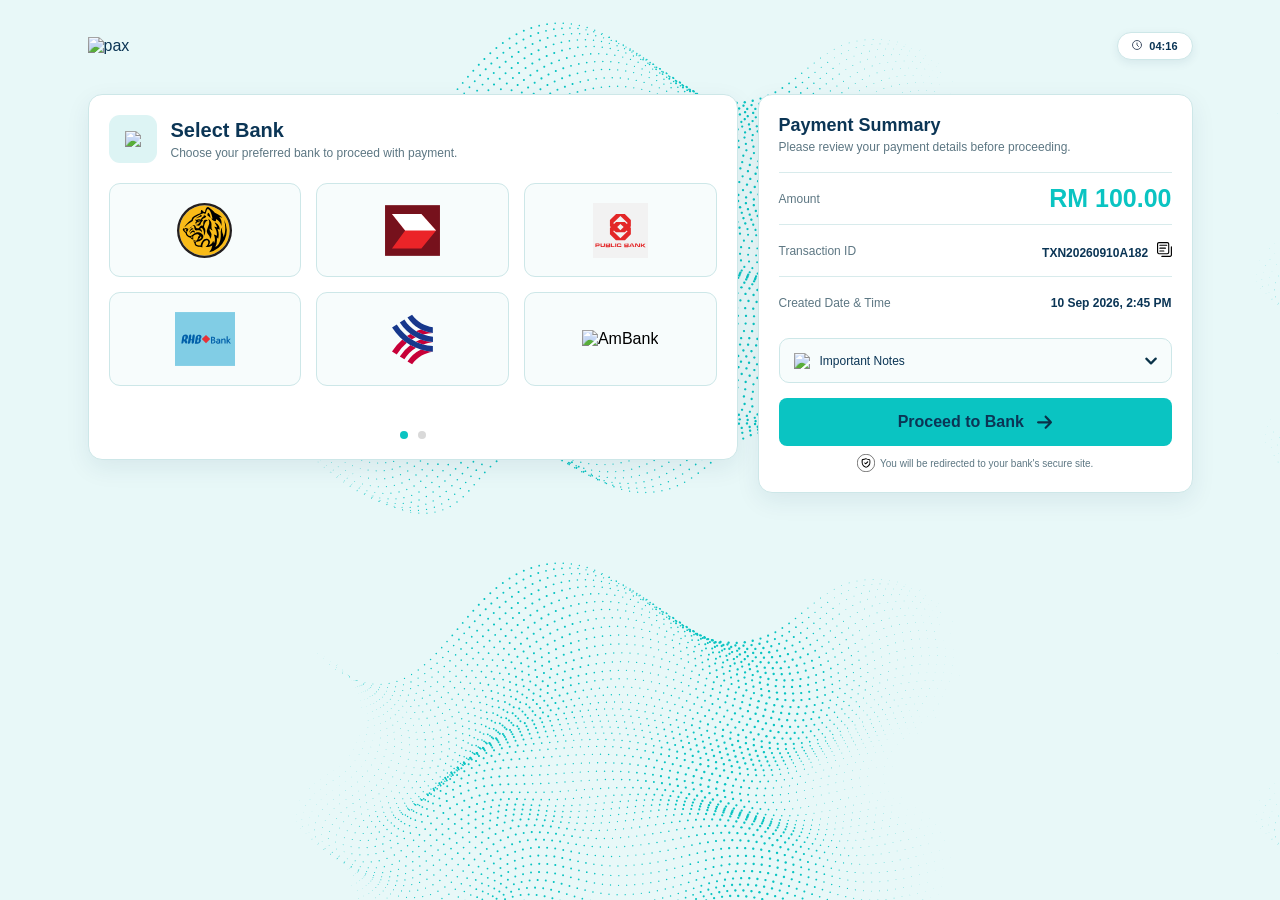
==== commit c7f2006c: "Add files via upload" ====
--- a/index.html
+++ b/index.html
@@ -1,164 +1,70 @@
-﻿<!doctype html>
-<html lang="en">
-<head>
-<meta charset="utf-8">
-<meta name="viewport" content="width=device-width,initial-scale=1">
-<title>Pay with DuitNow</title>
-<link rel="stylesheet" href="style.css">
-</head>
-<body>
-<main class="page">
-  <section class="desktop">
-    <section class="pay-left">
-      <h1>Pay with <span>DuitNow</span></h1>
-      <p class="intro">Scan the QR code with your bank app<br>to complete the payment securely.</p>
-
-      <div class="qr-card">
-        <div class="duitnow-brand">
-          <div class="duitnow-symbol"><img src="assets/payment_gateway/duitnow.svg" /></div>
-          <div><strong>DuitNow</strong><span>Scan &amp; Pay</span></div>
-        </div>
-        <div class="qr-box"><img src="assets/payment_gateway/QRcode.jpg" alt="DuitNow QR Code"></div>
-        <button class="confirm-pay" type="button">Confirm and pay</button>
-      <p class="open-bank">Open with your bank app</p>
-        <div class="bank-list">
-          <div><img src="assets/bank/bank-maybank.svg"><span>Maybank</span></div>
-          <div><img src="assets/bank/bank-Cimb.svg"><span>CIMB</span></div>
-          <div><img src="assets/bank/bank-Pb.svg"><span>Public Bank</span></div>
-          <div><img src="assets/bank/bank-RHB.svg"><span>RHB</span></div>
-          <div><img src="assets/bank/bank-HLB.svg"><span>Hong Leong</span></div>
-        </div>
-      </div>
-    </section>
-
-    <section class="pay-right">
-      <div class="summary card">
-        <div class="summary-head">
-          <h2><img src="assets/payment_gateway/icn-onlineTransfer.svg" alt="">Payment Summary</h2>
-          <div class="status"><img src="assets/payment_gateway/icn-timer.svg" /> Awaiting payment</div>
-        </div>
-        <div class="summary-grid">
-          <div class="summary-details">
-            <div><span>Merchant</span><strong>YourBrand Sdn. Bhd.</strong></div>
-            <div><span>Transaction ID</span><strong>INV20241026-001</strong></div>
-            <div><span>Amount</span><strong class="big">RM 50.00</strong></div>
-            <button class="more" id="desktopMore" type="button">View more details <img src="assets/payment_gateway/icn-dropdown.svg" alt=""></button>
-            <div class="more-content" id="desktopMoreContent">
-                <div><span>Payment Method</span><strong>DuitNow QR</strong></div>
-                <div><span>Payment Channel</span><strong>PAX</strong></div>
-                <div><span>Package</span><strong>No Bonus</strong></div>
-            </div>
-          </div>
-          <div class="timer">
-            <img src="assets/payment_gateway/icn-timer.svg" alt="">
-            <span>Complete payment within</span>
-            <strong class="countdown">01:00</strong>
-            <b>minutes</b>
-          </div>
-        </div>
-      </div>
-
-      <div class="how card">
-        <h2>How to pay</h2>
-        <div class="steps">
-          <div class="pay-step">
-            <div class="step-top"><b>1</b><i><img src="assets/payment_gateway/icn-openbank.svg" alt=""></i></div>
-            <strong>Open your bank app</strong>
-            <span>Launch your banking app<br>(Maybank2u, CIMB Clicks, etc.).</span>
-          </div>
-          <div class="connector"></div>
-          <div class="pay-step">
-            <div class="step-top"><b>2</b><i><img src="assets/payment_gateway/icn-scan.svg" alt=""></i></div>
-            <strong>Scan the DuitNow QR code</strong>
-            <span>Use the QR scanner in<br>your bank app.</span>
-          </div>
-          <div class="connector"></div>
-          <div class="pay-step">
-            <div class="step-top"><b>3</b><i><img src="assets/payment_gateway/Icn-confirm.svg" alt=""></i></div>
-            <strong>Confirm payment</strong>
-            <span>Check the details and<br>approve the payment.</span>
-          </div>
-        </div>
-        <button class="important" id="desktopImportant" type="button"><span>ⓘ Important Notes</span><img src="assets/payment_gateway/icn-dropdown.svg" alt=""></button>
-        <div class="important-content" id="desktopImportantContent">
-          <ul>
-            <li>Kindly ensure your bank account has been activated for online payment processing.</li>
-            <li>Kindly ensure that you have sufficient funds in the account.</li>
-            <li>Kindly ensure that you have entered the correct ID and password.</li>
-            <li>Please do not click on any submit button more than once.</li>
-            <li>Please do not refresh your browser.</li>
-            <li>Please take note of the reference number if any event you need to contact our Customer Service for further action.</li>
-          </ul>
-        </div>
-      </div>
-
-      <div class="trust">
-        <div><img src="assets/payment_gateway/icn-secure-blk.svg"><strong>100% Secure Payment</strong><span>Your data is fully encrypted</span></div>
-        <div><img src="assets/payment_gateway/icn-fast-blk.svg"><strong>Fast &amp; Reliable</strong><span>Your data is fully encrypted</span></div>
-        <div><img src="assets/payment_gateway/icn-support-blk.svg"><strong>24x7 Support</strong><span>Our team is always be with you</span></div>
-      </div>
-      <img class="vaderpay" src="assets/payment_gateway/logo-pax.png" alt="VaderPay">
-    </section>
-  </section>
-
-  <section class="mobile">
-    <h1>Pay with <span>DuitNow</span></h1>
-    <p class="intro">Scan the QR code with your bank app to complete the<br>payment securely.</p>
-    <div class="qr-card">
-      <div class="duitnow-brand"><img class="duitnow-logo" src="assets/payment_gateway/duitnow.svg" alt="DuitNow"><div><strong>DuitNow</strong><span>Scan &amp; Pay</span></div></div>
-      <div class="qr-box"><img src="assets/payment_gateway/QRcode.jpg" alt="DuitNow QR Code"></div>
-      <button class="confirm-pay" type="button">Confirm and pay</button>
-      <p class="open-bank">Open with your bank app</p>
-      <div class="bank-list">
-        <div><img src="assets/bank/bank-maybank.svg"><span>Maybank</span></div>
-        <div><img src="assets/bank/bank-Cimb.svg"><span>CIMB</span></div>
-        <div><img src="assets/bank/bank-Pb.svg"><span>Public Bank</span></div>
-        <div><img src="assets/bank/bank-RHB.svg"><span>RHB</span></div>
-        <div><img src="assets/bank/bank-HLB.svg"><span>Hong Leong</span></div>
-      </div>
-    </div>
-
-    <div class="summary card">
-      <div class="summary-head"><h2><img src="assets/payment_gateway/icn-onlineTransfer.svg">Payment Summary</h2></div>
-      <div class="summary-details">
-        <div><span>Merchant</span><strong>YourBrand Sdn. Bhd.</strong></div>
-        <div><span>Transaction ID</span><strong>INV20241026-001</strong></div>
-        <div><span>Amount</span><strong class="big">RM 50.00</strong></div>
-        <button class="more" id="mobileMore" type="button">View more details <img src="assets/payment_gateway/icn-dropdown.svg" alt=""></button>
-        <div class="more-content" id="mobileMoreContent">Payment Method: DuitNow QR<br>Payment Channel: <img class="channel-logo" src="assets/payment_gateway/logo-pax.png" alt="VaderPay"><br>Package: No Bonus</div>
-      </div>
-      <div class="mobile-status">
-        <div class="awaiting">◌ Awaiting payment<div class="status-icons"><span><img src="assets/payment_gateway/wait-bank.svg" /></span><span><img src="assets/payment_gateway/wait-approve.svg" /></span></div></div>
-        <div class="timer"><img src="assets/payment_gateway/icn-timer.svg" alt=""><span>Complete payment within</span><strong class="countdown">01:00</strong><b>minutes</b></div>
-      </div>
-    </div>
-
-    <div class="how card">
-      <h2>How to pay</h2>
-      <div class="steps">
-        <div class="pay-step"><div class="step-top"><b>1</b><i><img src="assets/payment_gateway/icn-openbank.svg" alt=""></i></div><strong>Open your bank app</strong><span>Launch your banking app<br>(Maybank2u, CIMB Clicks, etc.).</span></div>
-        <div class="pay-step"><div class="step-top"><b>2</b><i><img src="assets/payment_gateway/icn-scan.svg" alt=""></i></div><strong>Scan the DuitNow QR<br>code</strong><span>Use the QR scanner in<br>your bank app.</span></div>
-        <div class="pay-step"><div class="step-top"><b>3</b><i><img src="assets/payment_gateway/Icn-confirm.svg" alt=""></i></div><strong>Confirm payment</strong><span>Check the details and<br>approve the payment.</span></div>
-      </div>
-      <button class="important" id="mobileImportant" type="button"><span>ⓘ Important Notes</span><img src="assets/payment_gateway/icn-dropdown.svg" alt=""></button>
-      <div class="important-content" id="mobileImportantContent"><ul>
-        <li>Kindly ensure your bank account has been activated for online payment processing.</li>
-        <li>Kindly ensure that you have sufficient funds in the account.</li>
-        <li>Kindly ensure that you have entered the correct ID and password.</li>
-        <li>Please do not click on any submit button more than once.</li>
-        <li>Please do not refresh your browser.</li>
-        <li>Please take note of the reference number if any event you need to contact our Customer Service for further action.</li>
-      </ul></div>
-    </div>
-
-    <div class="trust">
-      <div><img src="assets/payment_gateway/icn-secure-blk.svg"><strong>100% Secure Payment</strong><span>Your data is fully encrypted</span></div>
-      <div><img src="assets/payment_gateway/icn-fast-blk.svg"><strong>Fast &amp; Reliable</strong><span>Your data is fully encrypted</span></div>
-      <div><img src="assets/payment_gateway/icn-support-blk.svg"><strong>24x7 Support</strong><span>Our team is always be with you</span></div>
-    </div>
-    <img class="vaderpay" src="assets/payment_gateway/logo-zev-pay.png" alt="VaderPay">
-  </section>
-</main>
-<script src="script.js"></script>
-</body>
-</html>
+<!doctype html>
+<html lang="en">
+<head>
+<meta charset="utf-8">
+<meta name="viewport" content="width=device-width,initial-scale=1">
+
+<title>Select Bank</title>
+<link rel="stylesheet" href="style.css">
+</head>
+<body>
+<main class="page">
+
+  <header class="topbar">
+    <img src="assets/logo-pax.png" class="vaderpay" alt="pax">
+    <div class="timer"><span><img src="assets/payment_gateway/icn-timer.svg" /></span><strong id="timer">04:16</strong></div>
+  </header>
+
+  <section class="layout">
+    <section class="bank-card">
+      <div class="section-head">
+        <div class="section-icon"><img src="assets/bank/icn-bank.svg" /></div>
+        <div>
+          <h1>Select Bank</h1>
+          <p>Choose your preferred bank to proceed with payment.</p>
+        </div>
+      </div>
+
+      <div class="banks" id="banks" aria-label="Available banks"></div>
+      <p id="bankStatus" class="bank-status" role="status" aria-live="polite"></p>
+
+      <div class="dots" id="dots"></div>
+    </section>
+
+    <aside class="summary-card">
+      <h2>Payment Summary</h2>
+      <p class="summary-sub">Please review your payment details before proceeding.</p>
+
+      <div class="summary-row amount">
+        <span>Amount</span>
+        <strong>RM 100.00</strong>
+      </div>
+      <div class="summary-row">
+        <span>Transaction ID</span>
+        <strong>TXN20260910A182 <button class="copy" type="button" aria-label="Copy transaction ID"><img src="assets/payment_gateway/copy-icon_white.svg" alt=""></button></strong>
+      </div>
+      <div class="summary-row">
+        <span>Created Date &amp; Time</span>
+        <strong>10 Sep 2026, 2:45 PM</strong>
+      </div>
+
+      <button class="important" id="importantBtn" type="button">
+          <img src="assets/bank/green-info.svg" /><span>Important Notes</span><img class="dropdown-icon" src="assets/payment_gateway/icn-dropdown-w.svg" alt="">
+      </button>
+      <div class="important-content" id="importantContent">
+        <ul>
+          <li>Kindly ensure your bank account has been activated for online payment processing.</li>
+          <li>Kindly ensure that you have sufficient funds in the account.</li>
+          <li>Please do not refresh your browser.</li>
+          <li>Please do not click on any submit button more than once.</li>
+        </ul>
+      </div>
+
+      <button class="proceed" id="proceed" type="button">Proceed to Bank <img src="assets/payment_gateway/icn-arrow.svg" alt=""></button>
+        <div class="redirect"><img style="width: 18px; height: auto; margin-top: -4px;" src="assets/payment_gateway/icn-secure-blk.svg" /> &nbsp; You will be redirected to your bank's secure site.</div>
+    </aside>
+  </section>
+</main>
+<script src="script.js"></script>
+</body>
+</html>
--- a/style.css
+++ b/style.css
@@ -1,14 +1,13 @@
-/* DuitNow QR — exact supplied assets */
 :root {
-    --lg:20px;
-    --md:16px;
-    --sm:14px;
-    --navy:#172a49;
-    --muted:#617695;
-    --pink:#f51f68;
-    --line:#e5eaf0;
-    --card:#fff;
-    --bg:#f7f8fa;
+    --green:#0AC4C2;
+    --green2:#0AC4C2;
+    --bg:#E8F8F8;
+    --panel:#FFFFFF;
+    --panel2:#F5FBFB;
+    --line:#CDE7E8;
+    --text:#0B3555;
+    --muted:#5D7783;
+    --radius:14px;
 }
 
 * {
@@ -19,14 +18,565 @@
     margin: 0;
     min-height: 100%;
     font-family: Arial,Helvetica,sans-serif;
-    color: var(--navy);
-    background: var(--bg);
-}
+    color: var(--text);
+}
+
+
+
+
+body {
+    background-color: #E8F8F8 !important;
+    background-image: url("assets/bg-dd.svg") !important;
+    background-repeat: repeat !important;
+    background-position: top left;
+    background-size: 480px 270px;
+}
+
+
 
 button {
     font: inherit;
 }
 
+.page {
+    min-height: 100vh;
+    background: #E8F8F8;
+}
+
+.topbar {
+    width: min(1105px,calc(100% - 40px));
+    margin: 0 auto;
+    padding: 32px 0 34px;
+    display: flex;
+    justify-content: space-between;
+    align-items: center;
+}
+
+.vaderpay {
+    width: 100px;
+    height: auto;
+    display: block;
+    filter: none;
+}
+
+.timer {
+    background: #FFFFFF;
+    border: 1px solid #CDE7E8;
+    border-radius: 20px;
+    padding: 7px 14px;
+    font-size: 11px;
+    display: flex;
+    gap: 7px;
+    align-items: center;
+    box-shadow: 0 3px 10px rgba(11,53,85,.08);
+    color: #0B3555;
+}
+
+    .timer span {
+        font-size: 9px;
+    }
+
+    .timer strong {
+        font-size: 11px;
+    }
+
+.layout {
+    width: min(1105px,calc(100% - 40px));
+    margin: 0 auto;
+    display: grid;
+    grid-template-columns: minmax(0,650px) 435px;
+    gap: 20px;
+    align-items: start;
+}
+
+.bank-card, .summary-card {
+    background: #FFFFFF;
+    border: 1px solid #CDE7E8;
+    border-radius: 14px;
+    box-shadow: 0 8px 24px rgba(11,53,85,.08);
+}
+
+.bank-card {
+    padding: 20px;
+}
+
+.section-head {
+    display: flex;
+    align-items: center;
+    gap: 14px;
+    margin-bottom: 20px;
+}
+
+.section-icon {
+    width: 48px;
+    height: 48px;
+        padding: 10px;
+    border-radius: 11px;
+    background: #F1FAFA;
+    display: grid;
+    place-items: center;
+    font-size: 27px;
+    color: #0B3555;
+}
+
+.section-head h1 {
+    font-size: 20px;
+    margin: 0 0 4px;
+}
+
+.section-head p {
+    font-size: 12px;
+    color: var(--muted);
+    margin: 0;
+}
+
+.banks {
+    display: grid;
+    grid-template-columns: repeat(3,minmax(0,1fr));
+    gap: 15px;
+}
+
+.bank {
+    min-height: 94px;
+    border: 1px solid #CDE7E8;
+    border-radius: 11px;
+    background: #F7FCFC;
+    display: flex;
+    align-items: center;
+    justify-content: center;
+    position: relative;
+    cursor: pointer;
+    transition: .18s ease;
+}
+
+    .bank:hover {
+        border-color: #0AC4C2;
+        transform: translateY(-1px);
+    }
+
+    .bank.selected {
+        border: 2px solid #0AC4C2;
+        background: #F1FAFA;
+        box-shadow: 0 0 0 1px rgba(10,196,194,.12);
+    }
+
+    .bank img {
+        max-width: 82%;
+        max-height: 55px;
+        object-fit: contain;
+    }
+
+    .bank .check {
+        position: absolute;
+        right: 7px;
+        top: 7px;
+        width: 24px;
+        height: 24px;
+        color: #101a0e;
+        display: none;
+        align-items: center;
+        justify-content: center;
+        font-weight: 900;
+        font-size: 15px;
+        background-image: url('assets/payment_gateway/icn-select-turquoise.svg');
+    }
+
+    .bank.selected .check {
+        display: flex;
+    }
+
+.dots {
+    display: flex;
+    justify-content: center;
+    gap: 10px;
+    margin-top: 19px;
+}
+
+    .dots button {
+        width: 8px;
+        height: 8px;
+        border: 0;
+        border-radius: 50%;
+        padding: 0;
+        background: #d9d9d9;
+        cursor: pointer;
+    }
+
+        .dots button.active {
+            background: #0AC4C2;
+        }
+
+.summary-card {
+    padding: 20px;
+}
+
+    .summary-card h2 {
+        font-size: 18px;
+        margin: 0 0 4px;
+    }
+
+.summary-sub {
+    font-size: 12px;
+    color: var(--muted);
+    margin: 0 0 18px;
+}
+
+.summary-row {
+    min-height: 52px;
+    border-top: 1px solid #D8EBEC;
+    display: flex;
+    align-items: center;
+    justify-content: space-between;
+    gap: 14px;
+}
+
+    .summary-row span {
+        font-size: 12px;
+        color: #5D7783;
+    }
+
+    .summary-row strong {
+        font-size: 12px;
+        text-align: right;
+    }
+
+    .summary-row.amount strong {
+        font-size: 25px;
+        color: #0AC4C2;
+    }
+
+.copy {
+    background: none;
+    border: 0;
+    padding: 0 0 0 5px;
+    cursor: pointer;
+    display: inline-flex;
+    align-items: center;
+}
+
+    .copy img {
+        width: 15px;
+        height: 15px;
+        display: block;
+            filter: brightness(0);
+    }
+
+.important {
+    width: 100%;
+    height: 45px;
+    margin-top: 10px;
+
+    border: 1px solid #CDE7E8;
+    border-radius: 10px;
+    background: #F7FCFC;
+    color: #0B3555;
+
+    display: flex;
+    align-items: center;
+    justify-content: space-between;
+    gap:10px;
+    padding: 0 14px;
+    cursor: pointer;
+}
+
+.important-left {
+    display: flex;
+    align-items: center;
+    gap: 10px;
+}
+
+.important-left img {
+    width: 16px;
+    height: 16px;
+    object-fit: contain;
+}
+
+.important-left span {
+    font-size: 12px;
+    font-weight: 500;
+}
+
+.important span {
+    font-size: 12px;
+    font-weight: 500;
+}
+
+.important .dropdown-icon {
+    width: 12px;
+    height: 12px;
+    margin-left: auto;
+}
+
+    .important .dropdown-icon {
+        width: 12px;
+        height: 12px;
+        transition: .2s;
+        filter: brightness(0) saturate(100%) invert(15%) sepia(29%) saturate(2034%) hue-rotate(166deg) brightness(91%) contrast(95%);
+    }
+
+    .important.open .dropdown-icon {
+        transform: rotate(180deg);
+    }
+
+.important-content {
+    display: none;
+    background: #F7FCFC;
+    border: 1px solid #CDE7E8;
+    border-top: 0;
+    border-radius: 0 0 10px 10px;
+    padding: 10px 14px;
+    color: #5D7783;
+    font-size: 10px;
+    line-height: 1.45;
+}
+
+    .important-content.open {
+        display: block;
+    }
+
+    .important-content ul {
+        margin: 0;
+        padding-left: 16px;
+    }
+
+    .important-content li {
+        margin-bottom: 5px;
+    }
+
+.proceed {
+    width: 100%;
+    height: 48px;
+    margin-top: 15px;
+    border: 0;
+    border-radius: 8px;
+    background: linear-gradient(90deg,#0AC4C2,#08A9A7);
+    font-weight: 700;
+    color: #0B3555;
+    cursor: pointer;
+}
+
+    .proceed img {
+        width: 15px;
+        height: 15px;
+        margin-left: 9px;
+        vertical-align: -3px;
+        filter: brightness(0) saturate(100%) invert(15%) sepia(29%) saturate(2034%) hue-rotate(166deg) brightness(91%) contrast(95%);
+    }
+
+.redirect {
+    text-align: center;
+    color: #5D7783;
+    font-size: 10px;
+    margin-top: 12px;
+        display: flex;
+    justify-content: center;
+}
+
+@media(max-width:900px) and (min-width:768px) {
+    .layout {
+        grid-template-columns: minmax(0,1fr) 360px;
+    }
+
+    .banks {
+        gap: 12px;
+    }
+}
+
+@media(max-width:767px) {
+    body {
+        background-attachment: scroll;
+        background-position: center top;
+    }
+
+    .topbar {
+        width: calc(100% - 50px);
+        padding: 28px 0 24px;
+    }
+
+    .vaderpay {
+        width: 96px;
+    }
+
+    .timer {
+        padding: 6px 12px;
+    }
+
+    .layout {
+        width: calc(100% - 50px);
+        display: flex;
+        flex-direction: column;
+        gap: 13px;
+    }
+
+    .bank-card, .summary-card {
+        width: 100%;
+    }
+
+    .bank-card {
+        padding: 17px;
+    }
+
+    .section-head {
+        gap: 12px;
+        margin-bottom: 17px;
+    }
+
+    .section-icon {
+        width: 43px;
+        height: 43px;
+        font-size: 23px;
+    }
+
+    .section-head h1 {
+        font-size: 18px;
+    }
+
+    .section-head p {
+        font-size: 11px;
+        line-height: 1.4;
+    }
+
+    .banks {
+        grid-template-columns: repeat(2,minmax(0,1fr));
+        gap: 10px;
+    }
+
+    .bank {
+        min-height: 72px;
+    }
+
+        .bank img {
+            max-width: 86%;
+            max-height: 45px;
+        }
+
+    .dots {
+        margin-top: 12px;
+        gap: 9px;
+    }
+
+    .summary-card {
+        padding: 16px;
+    }
+
+        .summary-card h2 {
+            font-size: 18px;
+        }
+
+    .summary-sub {
+        font-size: 11px;
+        margin-bottom: 13px;
+    }
+
+    .summary-row {
+        min-height: 49px;
+    }
+
+        .summary-row span {
+            font-size: 10px;
+        }
+
+        .summary-row strong {
+            font-size: 10px;
+        }
+
+        .summary-row.amount strong {
+            font-size: 21px;
+        }
+
+    .important {
+        height: 45px;
+        font-size: 12px;
+    }
+
+    .proceed {
+        height: 47px;
+    }
+
+    .redirect {
+        font-size: 8px;
+    }
+}
+
+@media(max-width:380px) {
+    .topbar, .layout {
+        width: calc(100% - 48px);
+    }
+}
+
+
+/* ZEV PAY light theme: colour-only update; layout and sizing preserved */
+body, .page {
+    background-color: #E8F8F8;
+}
+
+.bank-card, .summary-card {
+    background-color: #FFFFFF;
+    border-color: #CDE7E8;
+}
+
+.section-icon {
+    background: #DDF4F4;
+    color: #0B3555;
+}
+
+.section-head h1, .summary-card h2, .summary-row strong {
+    color: #0B3555;
+}
+
+.section-head p, .summary-sub, .summary-row span, .redirect {
+    color: #5D7783;
+}
+
+.bank {
+    background: #F7FCFC;
+    border-color: #CDE7E8;
+}
+
+    .bank.selected {
+        background: #E8F8F8;
+        border-color: #0AC4C2;
+    }
+
+.important {
+    background: #F7FCFC;
+    border-color: #CDE7E8;
+    color: #0B3555;
+}
+
+.important-content {
+    background: #F7FCFC;
+    border-color: #CDE7E8;
+    color: #5D7783;
+}
+
+.timer {
+    background: #FFFFFF;
+    border-color: #CDE7E8;
+    color: #0B3555;
+}
+
+.proceed {
+    background: #0AC4C2;
+    color: #0B3555;
+    transition-duration: 0.4s;
+}
+
+    .proceed:hover {
+        background: none;
+        border: 1px #0AC4C2 solid;
+    }
+
+.proceed img {
+    filter: brightness(0) saturate(100%) invert(15%) sepia(29%) saturate(2034%) hue-rotate(166deg) brightness(91%) contrast(95%);
+}
+
+
+/* FIX: show the supplied SVG pattern behind the page content */
+html {
+    min-height: 100%;
+    background-color: #E8F8F8;
+}
 body {
     min-height: 100vh;
     background-color: #E8F8F8 !important;
@@ -35,857 +585,12 @@
     background-position: center top;
     background-size: 960px 540px;
 }
-
-.page {
-    min-height: 100vh;
-    padding: 55px 30px;
-    display: grid;
-    place-items: center;
-    background: linear-gradient(135deg,#fafafa,#f6f7f9);
-}
-
-.desktop {
-    width: min(1240px,94vw);
-    display: grid;
-    grid-template-columns: 520px 1fr;
-    gap: 48px;
-    align-items: start;
-}
-
-.mobile {
-    display: none;
-}
-
-h1 {
-    font-size: 42px;
-    line-height: 1.08;
-    margin: 10px 0 13px;
-    letter-spacing: -1.8px;
-}
-
-    h1 span {
-        color: var(--pink);
-    }
-
-.intro {
-    font-size: 18px;
-    line-height: 1.45;
-    color: #5c7395;
-    margin: 0 0 23px;
-}
-
-.qr-card {
-    width: 480px;
-    background: #292929;
-    border-radius: 18px;
-    padding: 24px 24px 20px;
-    color: #fff;
-    text-align: center;
-    box-shadow: 0 12px 28px rgba(0,0,0,.10);
-}
-
-.duitnow-brand {
-    display: flex;
-    align-items: center;
-    justify-content: center;
-    gap: 10px;
-}
-
-.duitnow-logo {
-    width: 31px;
-    height: 31px;
-    object-fit: contain;
-    display: block;
-    filter: brightness(0) invert(1);
-}
-
-.duitnow-brand strong {
-    display: block;
-    text-align: left;
-    font-size: 20px;
-    color: var(--pink);
-}
-
-.duitnow-brand span {
-    display: block;
-    text-align: left;
-    font-size: 11px;
-}
-
-.duitnow-symbol img {
-    width: 50px;
-    height: 50px;
-    filter: brightness(0) invert(1);
-}
-
-.qr-box {
-    width: 300px;
-    height: 300px;
-    background: #fff;
-    border-radius: 13px;
-    margin: 0 auto;
-}
-
-    .qr-box img {
-        width: 100%;
-        height: 100%;
-        object-fit: cover;
-    }
-
-.open-bank {
-    font-size: 14px;
-    margin: 0 0 15px;
-}
-
-.bank-list {
-    display: flex;
-    justify-content: center;
-    gap: 25px;
-}
-
-    .bank-list div {
-        display: flex;
-        flex-direction: column;
-        align-items: center;
-        gap: 6px;
-    }
-
-    .bank-list img {
-        width: 40px;
-        height: 40px;
-        object-fit: contain;
-        border-radius: 7px;
-    }
-
-    .bank-list span {
-        font-size: 9px;
-        color: #fff;
-    }
-
-.card {
-    background: var(--card);
-    border: 1px solid #e8edf2;
-    border-radius: 18px;
-    box-shadow: 0 8px 25px rgba(30,45,70,.06);
-}
-
-.summary {
-    padding: 16px 22px 17px;
-    margin-top: 7px;
-}
-
-.summary-head {
-    display: flex;
-    align-items: center;
-    justify-content: space-between;
-}
-
-    .summary-head h2, .how h2 {
-        font-size: var(--md);
-        margin: 0;
-        font-weight: 700;
-    }
-
-    .summary-head h2 {
-        display: flex;
-        align-items: center;
-        gap: 9px;
-    }
-
-        .summary-head h2 img {
-            width: 17px;
-            height: 17px;
-            filter: brightness(0) invert(0);
-        }
-
-.status {
-    background: var(--navy);
-    color: #fff;
-    padding: 12px 34px;
-    border-radius: 12px;
-    font-size: 12px;
-    font-weight: 700;
-}
-
-    .status img {
-        filter: brightness(0) invert(1);
-        width: 10px;
-        height: auto;
-    }
-
-.summary-grid {
-    display: grid;
-    grid-template-columns: 1fr 190px;
-    gap: 20px;
-    margin-top: 5px;
-}
-
-.summary-details > div {
-    min-height: 28px;
-    border-bottom: 1px solid var(--line);
-    display: flex;
-    align-items: center;
-    justify-content: space-between;
-    gap: 20px;
-}
-
-.summary-details span {
-    font-size: 12px;
-    color: var(--muted);
-}
-
-.summary-details strong {
-    font-size: 13px;
-}
-
-.summary-details .big {
-    font-size: 25px;
-}
-
-.more {
-    border: 0;
-    background: none;
-    color: #597293;
-    padding: 10px 0 0;
-    font-size: 12px;
-    cursor: pointer;
-    display: flex;
-    align-items: center;
-    gap: 5px;
-}
-
-    .more img {
-        width: 10px;
-        height: 10px;
-        transition: .2s;
-    }
-
-    .more.open img {
-        transform: rotate(180deg);
-    }
-
-.more-content {
-    display: none;
-    font-size: 11px;
-    line-height: 1.7;
-    color: #61708a;
-    padding-top: 7px;
-}
-
-    .more-content > div {
-        min-height: 20px;
-        display: flex;
-        align-items: center;
-        justify-content: space-between;
-        gap: 20px;
-    }
-
-    .more-content.open {
-        display: block;
-    }
-
-.timer {
-    background: #f1f2f4;
-    border-radius: 13px;
-    display: flex;
-    flex-direction: column;
-    align-items: center;
-    justify-content: center;
-    min-height: 127px;
-    text-align: center;
-}
-
-    .timer > img {
-        width: 22px;
-        height: 22px;
-        margin-bottom: 5px;
-    }
-
-    .timer span {
-        font-size: 11px;
-        color: #71819a;
-    }
-
-    .timer strong {
-        font-size: 28px;
-        line-height: 1.05;
-        margin-top: 3px;
-    }
-
-    .timer b {
-        font-size: 12px;
-    }
-
-.how {
-    margin-top: 12px;
-    padding: 16px 21px 18px;
-}
-
-.steps {
-    display: grid;
-    grid-template-columns: 1fr 40px 1fr 40px 1fr;
-    align-items: start;
-    margin-top: 14px;
-}
-
-.pay-step {
-    min-width: 0;
-}
-
-.step-top {
-    display: flex;
-    align-items: center;
-    gap: 8px;
-}
-
-    .step-top b {
-        width: 36px;
-        height: 36px;
-        border-radius: 50%;
-        background: var(--navy);
-        color: #fff;
-        display: grid;
-        place-items: center;
-        font-size: var(--sm);
-    }
-
-    .step-top i {
-        width: 34px;
-        height: 34px;
-        border: 1px solid var(--navy);
-        border-radius: 50%;
-        display: grid;
-        place-items: center;
-        font-style: normal;
-    }
-
-        .step-top i img {
-            width: 21px;
-            height: 21px;
-            object-fit: contain;
-        }
-
-.pay-step strong {
-    display: block;
-    font-size: 13px;
-    margin-top: 12px;
-}
-
-.pay-step span {
-    display: block;
-    font-size: 11px;
-    color: #667a97;
-    line-height: 1.45;
-    margin-top: 4px;
-}
-
-.connector {
-    height: 1px;
-    background: #b5bdc9;
-    margin-top: 17px;
-}
-
-.confirm-pay {
-    width: 70%;
-    height: 51px;
-    margin: 15px auto;
-    border-radius: 50px;
-    background: #fff;
-    color: var(--navy);
-    cursor: pointer;
-    font-size: var(--sm);
-    font-weight: 700;
-}
-
-    .confirm-pay:hover {
-        background: #292929;
-        color: #fff;
-        border: 2px solid #fff;
-    }
-
-.important {
-    width: 100%;
-    height: 51px;
-    margin-top: 15px;
-    margin-bottom: 15px;
-    background: #fff;
-    border: 1px solid var(--navy);
-    border-radius: 10px;
-    color: var(--navy);
-    display: flex;
-    align-items: center;
-    justify-content: center;
-    gap: 7px;
-    cursor: pointer;
-    font-size: var(--sm);
-    font-weight: 700;
-}
-
-    .important > img {
-        width: 12px;
-        height: 12px;
-        transition: .2s;
-    }
-
-    .important.open > img {
-        transform: rotate(180deg);
-    }
-
-.important-content {
-    display: none;
-    border: 1px solid #e1e5eb;
-    border-top: 0;
-    border-radius: 0 0 10px 10px;
-    padding: 10px 16px;
-    font-size: 11px;
-    line-height: 1.5;
-    color: #61708a;
-}
-
-    .important-content.open {
-        display: block;
-    }
-
-    .important-content ul {
-        margin: 0;
-        padding-left: 17px;
-    }
-
-    .important-content li {
-        margin-bottom: 5px;
-    }
-
-.trust {
-    display: grid;
-    grid-template-columns: repeat(3, 1fr);
-    gap: 25px 35px;
-    margin: 25px 20px 0;
-}
-
-    .trust > div {
-        display: grid;
-        grid-template-columns: 50px 1fr;
-        align-items: center;
-    }
-
-    .trust img {
-        width: 46px;
-        height: 46px;
-        grid-row: span 2;
-    }
-
-    .trust strong {
-        font-size: var(--sm);
-    }
-
-    .trust span {
-        font-size: 10px;
-        color: #667a97;
-        margin-top: 2px;
-    }
-
-.vaderpay {
-    filter: brightness(0);
-    display: block;
-    width: 115px;
-    margin: 70px 0 0 auto;
-    filter: brightness(0) invert(0);
-}
-
-@media(max-width:767px) {
-    .page {
-        display: block;
-        padding: 29px 12px 26px;
-        background: linear-gradient(145deg,#fbfbfc,#f5f7f9);
-    }
-
-    .desktop {
-        display: none;
-    }
-
-    .mobile {
-        display: block;
-    }
-
-    h1 {
-        font-size: 28px;
-        letter-spacing: -1px;
-        margin: 12px 0 9px;
-    }
-
-    .intro {
-        font-size: 14px;
-        line-height: 1.45;
-        margin-bottom: 17px;
-    }
-
-    .qr-card {
-        width: 100%;
-        border-radius: 18px;
-        padding: 17px 13px 13px;
-    }
-
-    .duitnow-brand {
-    }
-
-    .duitnow-logo {
-        width: 28px;
-        height: 28px;
-        filter: brightness(0) invert(1);
-    }
-
-    .duitnow-brand strong {
-        font-size: 20px;
-    }
-
-    .qr-box {
-        width: 240px;
-        height: 240px;
-        margin-bottom: 14px;
-    }
-
-    .open-bank {
-        margin-bottom: 13px;
-    }
-
-    .bank-list {
-        gap: 17px;
-    }
-
-        .bank-list img {
-            width: 40px;
-            height: 40px;
-        }
-
-        .bank-list span {
-            font-size: 8px;
-        }
-
-    .summary {
-        margin-top: 9px;
-        padding: 16px 14px 14px;
-        border-radius: 17px;
-    }
-
-    .summary-head h2 {
-        font-size: var(--md);
-    }
-
-    .summary-details > div {
-        min-height: 30px;
-    }
-
-    .summary-details span {
-        font-size: 11px;
-    }
-
-    .summary-details strong {
-        font-size: 12px;
-    }
-
-    .summary-details .big {
-        font-size: 22px;
-    }
-
-    .summary-grid {
-        display: block;
-    }
-
-    .summary .timer {
-        display: none;
-    }
-
-    .mobile-status {
-        display: grid;
-        grid-template-columns: 1fr 1fr;
-        gap: 8px;
-        margin-top: 14px;
-    }
-
-        .mobile-status > div {
-            background: #f1f2f4;
-            border-radius: 13px;
-            min-height: 91px;
-        }
-
-    .awaiting {
-        display: flex;
-        flex-direction: column;
-        align-items: center;
-        justify-content: flex-start;
-        padding-top: 8px;
-        font-size: 10px;
-        font-weight: 700;
-    }
-
-    .status-icons {
-        display: flex;
-        gap: 12px;
-        margin-top: 7px;
-    }
-
-        .status-icons span {
-            width: 40px;
-            height: 40px;
-            border-radius: 7px;
-            display: grid;
-            place-items: center;
-            font-size: 18px;
-        }
-
-    .mobile-status .timer {
-        display: flex;
-        min-height: 91px;
-    }
-
-        .mobile-status .timer > img {
-            width: 19px;
-            height: 19px;
-        }
-
-        .mobile-status .timer strong {
-            font-size: 24px;
-        }
-
-        .mobile-status .timer b {
-            font-size: 11px;
-        }
-
-    .how {
-        margin-top: 14px;
-        padding: 16px 15px 14px;
-        border-radius: 17px;
-    }
-
-        .how h2 {
-            font-size: var(--md);
-        }
-
-    .steps {
-        grid-template-columns: repeat(3,1fr);
-        gap: 10px;
-        margin-top: 15px;
-    }
-
-    .connector {
-        display: none;
-    }
-
-    .step-top {
-        gap: 6px;
-    }
-
-        .step-top b {
-            width: 31px;
-            height: 31px;
-            font-size: 13px;
-        }
-
-        .step-top i {
-            width: 30px;
-            height: 30px;
-        }
-
-            .step-top i img {
-                width: 19px;
-                height: 19px;
-            }
-
-    .pay-step strong {
-        font-size: 11px;
-        line-height: 1.2;
-        margin-top: 9px;
-    }
-
-    .pay-step span {
-        font-size: 9px;
-        line-height: 1.4;
-    }
-
-    .important {
-        height: 48px;
-        margin-top: 15px;
-        font-size: var(--sm);
-    }
-
-    .important-content {
-        font-size: 10px;
-    }
-
-    .trust {
-        grid-template-columns: repeat(3,1fr);
-        gap: 6px;
-        margin: 13px 0 0;
-    }
-
-        .trust > div {
-            display: flex;
-            flex-direction: column;
-            text-align: center;
-            gap: 5px;
-        }
-
-        .trust img {
-            width: 38px;
-            height: 38px;
-        }
-
-        .trust strong {
-            font-size: 9px;
-            white-space: nowrap;
-        }
-
-        .trust span {
-            font-size: 6px;
-            white-space: nowrap;
-        }
-
-    .vaderpay {
-        width: 78px;
-        margin: 35px auto 0;
-    }
-}
-
-.channel-logo {
-    height: 12px;
-    width: auto;
-    max-width: 110px;
-    vertical-align: middle;
-    object-fit: contain;
-    filter: brightness(0);
-}
-
-
-/* ZEV PAY light theme — colours only; original layout, sizing and interactions preserved */
-:root {
-    --navy: #0B3555;
-    --muted: #5D7783;
-    --pink: #0AC4C2;
-    --line: #CDE7E8;
-    --card: #FFFFFF;
-    --bg: #E8F8F8;
-}
-
-html, body {
-    color: #0B3555;
-    background: #E8F8F8;
-}
-
 .page {
     background: transparent !important;
 }
 
-@media (max-width: 767px) {
-    .page {
-        background: transparent !important;
-    }
-}
-
-.qr-card {
-    background: #FFFFFF;
-    color: #0B3555;
-    border: 1px solid #CDE7E8;
-    box-shadow: 0 8px 24px rgba(11,53,85,.08);
-}
-
-.duitnow-brand strong,
-h1 span,
-.summary-details .big {
-    color: #0AC4C2;
-}
-
-.duitnow-logo,
-.duitnow-symbol img {
-    filter: none;
-}
-
-.bank-list span {
-    color: #0B3555;
-}
-
-.status {
-    background: #F1FAFA;
-    border: 1px solid #CDE7E8;
-    color: #0B3555;
-}
-
-.status img {
-    filter: none;
-}
-
-.timer {
-    background: #F7FCFC;
-    border: 1px solid #CDE7E8;
-    color: #0B3555;
-}
-
-.confirm-pay {
-    background: #0AC4C2;
-    color: #0B3555;
-    border: 0;
-    transition-duration: 0.4s;
-}
-
-    .confirm-pay:hover {
-        background: none;
-        border: 1px #0AC4C2 solid;
-        color: #0AC4C2;
-    }
-
-.important {
-    background: #F7FCFC;
-    border-color: #CDE7E8;
-    color: #0B3555;
-}
-
-.important-content {
-    background: #F7FCFC;
-    border-color: #CDE7E8;
-    color: #5D7783;
-}
-
-.card {
-    background: #FFFFFF;
-    border-color: #CDE7E8;
-    box-shadow: 0 8px 24px rgba(11,53,85,.08);
-}
-
-.step-top b {
-    background: #0AC4C2;
-    color: #0B3555;
-}
-
-.step-top i {
-    border-color: #0AC4C2;
-}
-
-.connector {
-    background: #CDE7E8;
-}
-
-.vaderpay {
-    filter: none;
-}
-
-.channel-logo {
-    filter: none;
-}
-
-
-/* FIX: show the supplied SVG pattern over the ZEV PAY light background */
-html, body {
-    background-color: #E8F8F8 !important;
-}
-body {
-    background-image: url("assets/bg-dd.svg") !important;
-    background-repeat: repeat !important;
-    background-position: center top !important;
-    background-size: 960px 540px !important;
-    background-attachment: fixed;
-}
-.page {
-    background: transparent !important;
-}
-@media (max-width: 767px) {
-    .page { background: transparent !important; }
-}
+
+/* Bank selection feedback */
+.bank-status { min-height: 18px; margin: 8px 0 0; color: #9b1c1c; font-size: 13px; line-height: 1.4; }
+.bank { font: inherit; cursor: pointer; }
+.bank:focus-visible, .dots button:focus-visible { outline: 2px solid currentColor; outline-offset: 3px; }
